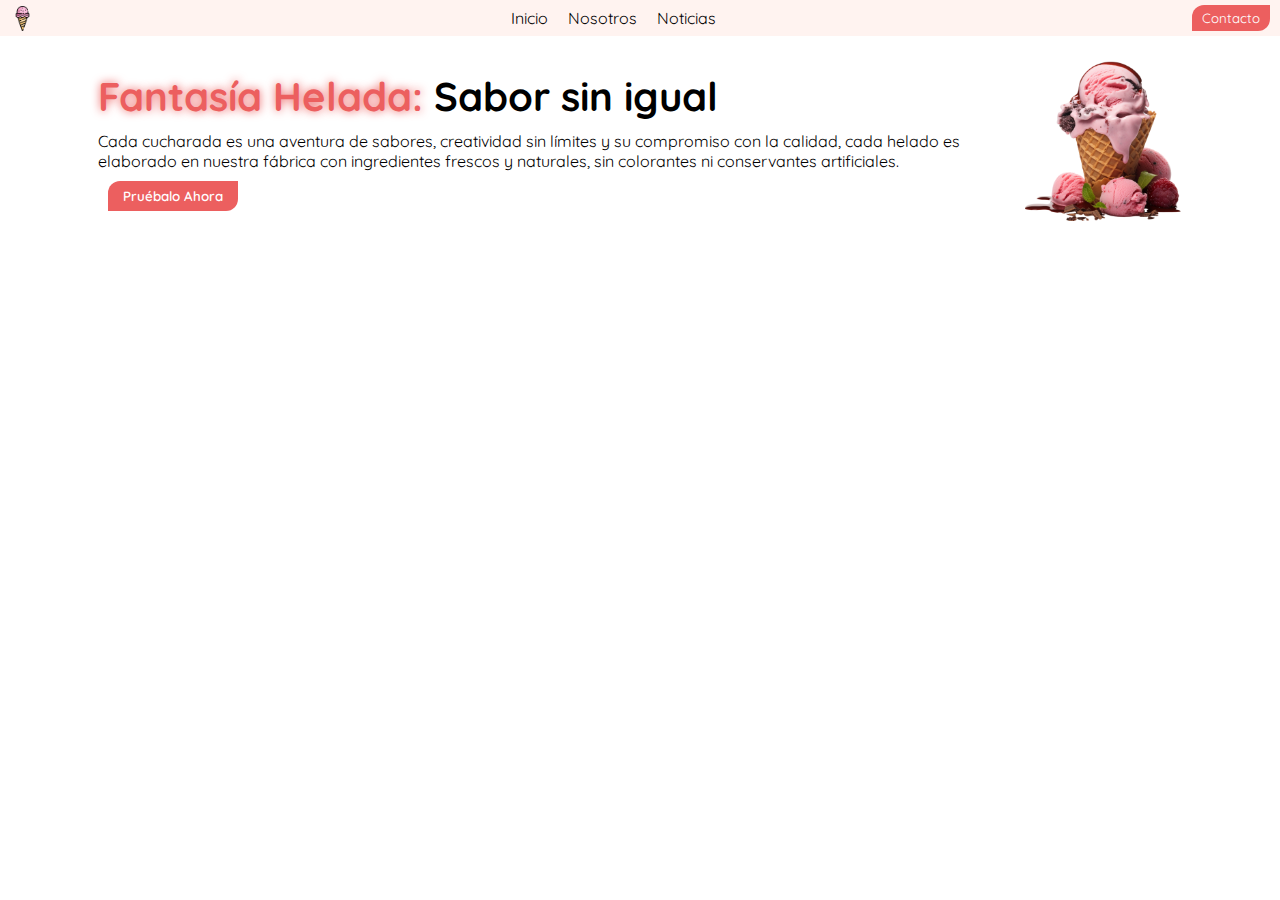
==== index.html @ a900bf45 "terminacion de la introduccion" ====
<!DOCTYPE html>
<html lang="es">
<head>
        <meta charset="UTF-8">
        <meta name="viewport" content="width=device-width, initial-scale=1.0">
        <link rel="stylesheet" href="Estilos/style.css">
        <link rel="preconnect" href="https://fonts.googleapis.com">
        <link rel="preconnect" href="https://fonts.gstatic.com" crossorigin>
        <link href="https://fonts.googleapis.com/css2?family=Quicksand:wght@300..700&display=swap" rel="stylesheet">
        <title>Tirulo</title>
        <script>
                function loadNav() {
                    fetch('indexNAV.html')
                        .then(response => response.text())
                        .then(data => {
                            document.getElementById('nav-placeholder').innerHTML = data;
                        });
                }
            </script>
</head>
<body onload="loadNav()">
        <div id="nav-placeholder"></div>
        <main class="content_cuerpo">
                <section class="sect_introduccion">
                        <div class="introduccion_text">
                                <h1 class="introduccion_text_titulo"><span>Fantasía Helada:</span> Sabor sin igual</h1>
                                <p class="introduccion_text_parrafo">Cada cucharada es una aventura de sabores, creatividad sin límites y su compromiso con la calidad, cada helado es elaborado en nuestra fábrica con ingredientes frescos y naturales, sin colorantes ni conservantes artificiales.</p>
                                <div class="introduccion_content_btn">
                                        <button class="btn_introduccion">Pruébalo Ahora </button>
                                </div>
                        </div>
                        <img src="/Imagenes/helado_cono.png" class="introduccion_img" alt="">
                </section>
        </main>
        <script src="Mecanica/script.js"></script>
</body>
</html>
---- Estilos/style.css ----
* {
  margin: 0;
  padding: 0;
  box-sizing: border-box;
  font-family: "Quicksand", sans-serif;
  font-optical-sizing: lighter;
}

li {
  list-style-type: none;
}

a {
  text-decoration: none;
}

svg {
  width: 20px;
}

button {
  border: none;
  padding: 1px 1px;
  text-align: center;
  text-decoration: none;
  cursor: pointer;
}

input {
  border: none;
  outline: none;
}

img {
  width: 100px;
}

.content_cuerpo {
  padding: 0px 10px;
}
.content_cuerpo .sect_introduccion {
  padding: 25px 7%;
  display: flex;
}
.content_cuerpo .sect_introduccion .introduccion_text {
  display: flex;
  flex-direction: column;
  justify-content: center;
}
.content_cuerpo .sect_introduccion .introduccion_text .introduccion_text_titulo {
  font-size: 2.5em;
}
.content_cuerpo .sect_introduccion .introduccion_text .introduccion_text_titulo span {
  color: #ec5f5f;
  text-shadow: 0px 0px 10px #ec5f5f;
}
.content_cuerpo .sect_introduccion .introduccion_text .introduccion_text_parrafo {
  margin: 10px 0;
}
.content_cuerpo .sect_introduccion .introduccion_text .introduccion_content_btn {
  margin-left: 10px;
}
.content_cuerpo .sect_introduccion .introduccion_text .introduccion_content_btn .btn_introduccion {
  border: none;
  border-radius: 12px 0px;
  padding: 7px 15px;
  text-align: center;
  text-decoration: none;
  height: -moz-max-content;
  height: max-content;
  cursor: pointer;
  background-color: #ec5f5f;
  color: white;
  font-weight: 600;
}
.content_cuerpo .sect_introduccion .introduccion_text .introduccion_content_btn .btn_introduccion:hover {
  box-shadow: 3px 2px 5px #ec5f5f;
}
.content_cuerpo .sect_introduccion .introduccion_img {
  width: 10em;
  height: 10em;
}

@media (max-width: 800px) {
  .content_cuerpo .sect_introduccion {
    padding: 50px 15px;
  }
  .content_cuerpo .sect_introduccion .introduccion_text .introduccion_text_titulo {
    font-size: 2em;
  }
}
@media (max-width: 650px) {
  .content_cuerpo .sect_introduccion {
    padding: 15px 0px;
    display: flex;
    justify-content: center;
  }
  .content_cuerpo .sect_introduccion .introduccion_text .introduccion_text_titulo {
    font-size: 1em;
  }
  .content_cuerpo .sect_introduccion .introduccion_text .introduccion_text_parrafo {
    font-size: 0.8em;
  }
}/*# sourceMappingURL=style.css.map */
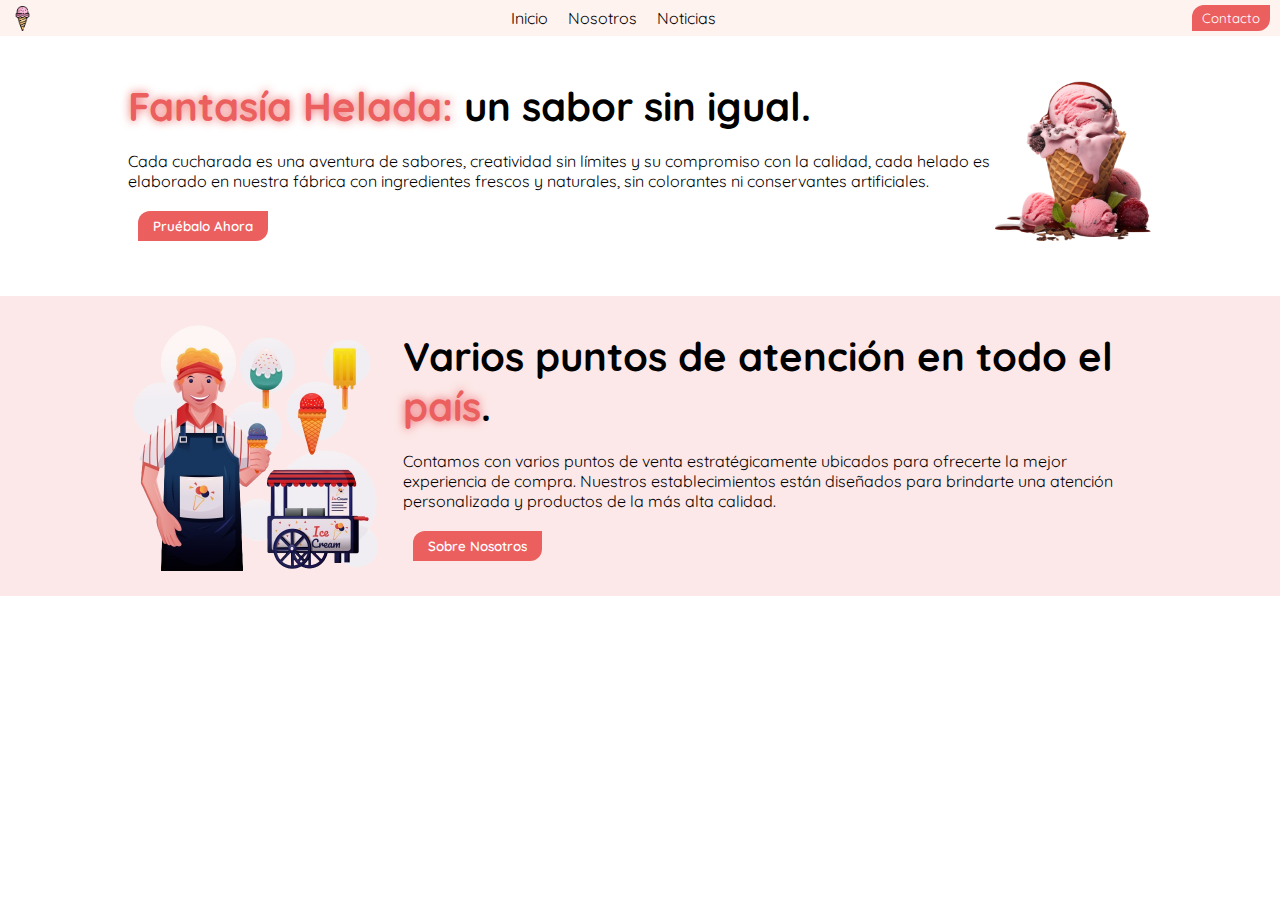
==== commit 024cf750: "finalizando" ====
--- a/index.html
+++ b/index.html
@@ -21,9 +21,10 @@
 <body onload="loadNav()">
         <div id="nav-placeholder"></div>
         <main class="content_cuerpo">
+
                 <section class="sect_introduccion">
                         <div class="introduccion_text">
-                                <h1 class="introduccion_text_titulo"><span>Fantasía Helada:</span> Sabor sin igual</h1>
+                                <h1 class="introduccion_text_titulo"><span>Fantasía Helada:</span> un sabor sin igual.</h1>
                                 <p class="introduccion_text_parrafo">Cada cucharada es una aventura de sabores, creatividad sin límites y su compromiso con la calidad, cada helado es elaborado en nuestra fábrica con ingredientes frescos y naturales, sin colorantes ni conservantes artificiales.</p>
                                 <div class="introduccion_content_btn">
                                         <button class="btn_introduccion">Pruébalo Ahora </button>
@@ -31,6 +32,20 @@
                         </div>
                         <img src="/Imagenes/helado_cono.png" class="introduccion_img" alt="">
                 </section>
+
+                <section class="sect_introduccion sect_nosotros">
+                        <img src="/Imagenes/vendedor.png" class="introduccion_img" alt="">
+                        <div class="introduccion_text">
+                                <h1 class="introduccion_text_titulo">Varios puntos de atención en todo el <span>país</span>.</h1>
+                                <p class="introduccion_text_parrafo">Contamos con varios puntos de venta estratégicamente ubicados para ofrecerte la mejor experiencia de compra. Nuestros establecimientos están diseñados para brindarte una atención personalizada y productos de la más alta calidad.</p>
+                                <div class="introduccion_content_btn">
+                                        <button class="btn_introduccion">Sobre Nosotros</button>
+                                </div>
+                        </div>
+
+                </section>
+
+
         </main>
         <script src="Mecanica/script.js"></script>
 </body>
--- a/Estilos/style.css
+++ b/Estilos/style.css
@@ -36,11 +36,12 @@
 }
 
 .content_cuerpo {
-  padding: 0px 10px;
+  margin-top: 20px;
 }
 .content_cuerpo .sect_introduccion {
-  padding: 25px 7%;
+  padding: 25px 10%;
   display: flex;
+  align-items: center;
 }
 .content_cuerpo .sect_introduccion .introduccion_text {
   display: flex;
@@ -55,7 +56,7 @@
   text-shadow: 0px 0px 10px #ec5f5f;
 }
 .content_cuerpo .sect_introduccion .introduccion_text .introduccion_text_parrafo {
-  margin: 10px 0;
+  margin: 20px 0;
 }
 .content_cuerpo .sect_introduccion .introduccion_text .introduccion_content_btn {
   margin-left: 10px;
@@ -80,6 +81,20 @@
   width: 10em;
   height: 10em;
 }
+.content_cuerpo .sect_nosotros {
+  background: rgba(236, 95, 95, 0.1450980392);
+  margin-top: 30px;
+}
+.content_cuerpo .sect_nosotros .introduccion_text {
+  display: flex;
+  justify-content: center;
+  padding: 0 10px;
+}
+.content_cuerpo .sect_nosotros .introduccion_img {
+  margin-right: 15px;
+  width: 250px;
+  height: auto;
+}
 
 @media (max-width: 800px) {
   .content_cuerpo .sect_introduccion {
@@ -91,7 +106,7 @@
 }
 @media (max-width: 650px) {
   .content_cuerpo .sect_introduccion {
-    padding: 15px 0px;
+    padding: 15px 10px;
     display: flex;
     justify-content: center;
   }
@@ -101,4 +116,11 @@
   .content_cuerpo .sect_introduccion .introduccion_text .introduccion_text_parrafo {
     font-size: 0.8em;
   }
+  .content_cuerpo .sect_introduccion .introduccion_img {
+    width: 150px;
+    height: auto;
+  }
+  .content_cuerpo .sect_nosotros .introduccion_text {
+    padding: 0 0px;
+  }
 }/*# sourceMappingURL=style.css.map */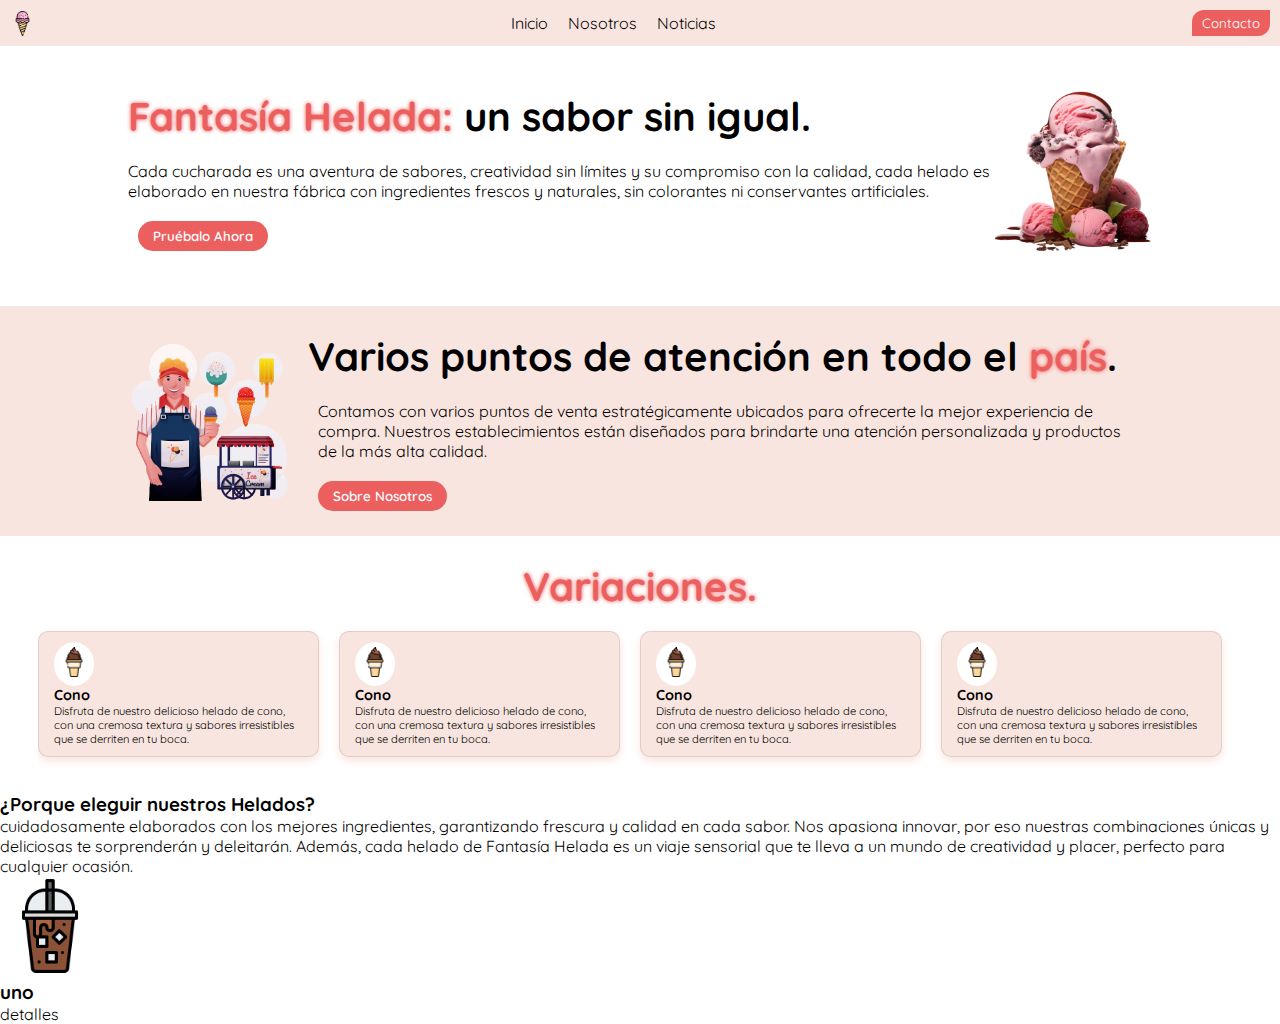
==== commit 698c73b0: "iniciando con las preguntas" ====
--- a/index.html
+++ b/index.html
@@ -22,29 +22,87 @@
         <div id="nav-placeholder"></div>
         <main class="content_cuerpo">
 
-                <section class="sect_introduccion">
-                        <div class="introduccion_text">
-                                <h1 class="introduccion_text_titulo"><span>Fantasía Helada:</span> un sabor sin igual.</h1>
-                                <p class="introduccion_text_parrafo">Cada cucharada es una aventura de sabores, creatividad sin límites y su compromiso con la calidad, cada helado es elaborado en nuestra fábrica con ingredientes frescos y naturales, sin colorantes ni conservantes artificiales.</p>
-                                <div class="introduccion_content_btn">
-                                        <button class="btn_introduccion">Pruébalo Ahora </button>
+                <section class=" section section_1">
+                        <div class=" section_descripcion">
+                                <h1 class=" section_titulo "><span>Fantasía Helada:</span> un sabor sin igual.</h1>
+                                <p class=" section_descripcion">Cada cucharada es una aventura de sabores, creatividad sin límites y su compromiso con la calidad, cada helado es elaborado en nuestra fábrica con ingredientes frescos y naturales, sin colorantes ni conservantes artificiales.</p>
+                                <div class=" section_btn">
+                                        <button class="btn">Pruébalo Ahora </button>
                                 </div>
                         </div>
-                        <img src="/Imagenes/helado_cono.png" class="introduccion_img" alt="">
+                        <img src="/Imagenes/helado_cono.png" class=" section_imagen" alt="">
                 </section>
 
-                <section class="sect_introduccion sect_nosotros">
-                        <img src="/Imagenes/vendedor.png" class="introduccion_img" alt="">
-                        <div class="introduccion_text">
-                                <h1 class="introduccion_text_titulo">Varios puntos de atención en todo el <span>país</span>.</h1>
-                                <p class="introduccion_text_parrafo">Contamos con varios puntos de venta estratégicamente ubicados para ofrecerte la mejor experiencia de compra. Nuestros establecimientos están diseñados para brindarte una atención personalizada y productos de la más alta calidad.</p>
-                                <div class="introduccion_content_btn">
-                                        <button class="btn_introduccion">Sobre Nosotros</button>
+                <section class=" section section_2">
+                        <img src="/Imagenes/vendedor.png" class="section_imagen" alt="">
+                        <div class=" section_descripcion">
+                                <h1 class=" section_titulo">Varios puntos de atención en todo el <span>país</span>.</h1>
+                                <p class=" section_descripcion">Contamos con varios puntos de venta estratégicamente ubicados para ofrecerte la mejor experiencia de compra. Nuestros establecimientos están diseñados para brindarte una atención personalizada y productos de la más alta calidad.</p>
+                                <div class=" section_btn">
+                                        <button class="btn">Sobre Nosotros</button>
+                                </div>
+                        </div> 
+                </section>
+                
+                <section class="section_3">
+                        <h2 class="section_titulo"><span>Variaciones</span>.</h2>
+                                <div class="card_productos">
+                                        <div class="producto producto_1">
+                                                <div class="producto_imagen">
+                                                        <img class="p_imagen" src="/Imagenes/chocolate.png" alt="">
+                                                </div>
+                                                <div class="detalles">
+                                                        <h3 class="detalles_titulo">Cono</h3>
+                                                        <p class="detalles_descripcion">Disfruta de nuestro delicioso helado de cono, con una cremosa textura y sabores irresistibles que se derriten en tu boca.</p>
+                                                </div>
+                                        </div>
+        
+                                        <div class="producto producto_2">
+                                                <div class="producto_imagen">
+                                                        <img class="p_imagen" src="/Imagenes/chocolate.png" alt="">
+                                                </div>
+                                                <div class="detalles">
+                                                        <h3 class="detalles_titulo">Cono</h3>
+                                                        <p class="detalles_descripcion">Disfruta de nuestro delicioso helado de cono, con una cremosa textura y sabores irresistibles que se derriten en tu boca.</p>
+                                                </div>
+                                        </div>
+        
+                                        <div class="producto producto_3">
+                                                <div class="producto_imagen">
+                                                        <img class="p_imagen" src="/Imagenes/chocolate.png" alt="">
+                                                </div>
+                                                <div class="detalles">
+                                                        <h3 class="detalles_titulo">Cono</h3>
+                                                        <p class="detalles_descripcion">Disfruta de nuestro delicioso helado de cono, con una cremosa textura y sabores irresistibles que se derriten en tu boca.</p>
+                                                </div>
+                                        </div>
+        
+                                        <div class="producto producto_4">
+                                                <div class="producto_imagen">
+                                                        <img class="p_imagen" src="/Imagenes/chocolate.png" alt="">
+                                                </div>
+                                                <div class="detalles">
+                                                        <h3 class="detalles_titulo">Cono</h3>
+                                                        <p class="detalles_descripcion">Disfruta de nuestro delicioso helado de cono, con una cremosa textura y sabores irresistibles que se derriten en tu boca.</p>
+                                                </div>
+                                        </div>
                                 </div>
                         </div>
-
                 </section>
 
+                <section class="section_4">
+                        <h3 class="titulo">¿Porque eleguir nuestros <span>Helados</span>?</h3>
+                        <p class="text">cuidadosamente elaborados con los mejores ingredientes, garantizando frescura y calidad en cada sabor. Nos apasiona innovar, por eso nuestras combinaciones únicas y deliciosas te sorprenderán y deleitarán. Además, cada helado de Fantasía Helada es un viaje sensorial que te lleva a un mundo de creatividad y placer, perfecto para cualquier ocasión.</p>
+                        <div class="content_detalles">
+                                <img src="/Imagenes/cafe-frio.png" alt="">
+                                <div class="detalles">
+                                        <h3 class="titulo_detalles">uno</h3>
+                                        <p class="text_detalles">detalles</p>
+                                </div>
+                        </div>
+                </section>
+
+                
 
         </main>
         <script src="Mecanica/script.js"></script>
--- a/Estilos/style.css
+++ b/Estilos/style.css
@@ -38,32 +38,32 @@
 .content_cuerpo {
   margin-top: 20px;
 }
-.content_cuerpo .sect_introduccion {
+.content_cuerpo .section {
   padding: 25px 10%;
   display: flex;
   align-items: center;
 }
-.content_cuerpo .sect_introduccion .introduccion_text {
+.content_cuerpo .section .section_descripcion {
   display: flex;
   flex-direction: column;
   justify-content: center;
 }
-.content_cuerpo .sect_introduccion .introduccion_text .introduccion_text_titulo {
+.content_cuerpo .section .section_descripcion .section_titulo {
   font-size: 2.5em;
 }
-.content_cuerpo .sect_introduccion .introduccion_text .introduccion_text_titulo span {
+.content_cuerpo .section .section_descripcion .section_titulo span {
   color: #ec5f5f;
-  text-shadow: 0px 0px 10px #ec5f5f;
-}
-.content_cuerpo .sect_introduccion .introduccion_text .introduccion_text_parrafo {
+  text-shadow: 0px 0px 4px #ec5f5f;
+}
+.content_cuerpo .section .section_descripcion .section_descripcion {
   margin: 20px 0;
 }
-.content_cuerpo .sect_introduccion .introduccion_text .introduccion_content_btn {
+.content_cuerpo .section .section_descripcion .section_btn {
   margin-left: 10px;
 }
-.content_cuerpo .sect_introduccion .introduccion_text .introduccion_content_btn .btn_introduccion {
+.content_cuerpo .section .section_descripcion .section_btn .btn {
   border: none;
-  border-radius: 12px 0px;
+  border-radius: 15px;
   padding: 7px 15px;
   text-align: center;
   text-decoration: none;
@@ -73,54 +73,137 @@
   background-color: #ec5f5f;
   color: white;
   font-weight: 600;
-}
-.content_cuerpo .sect_introduccion .introduccion_text .introduccion_content_btn .btn_introduccion:hover {
+  animation: scale 0.5s ease;
+}
+.content_cuerpo .section .section_descripcion .section_btn .btn:hover {
   box-shadow: 3px 2px 5px #ec5f5f;
 }
-.content_cuerpo .sect_introduccion .introduccion_img {
+.content_cuerpo .section .section_imagen {
   width: 10em;
   height: 10em;
 }
-.content_cuerpo .sect_nosotros {
-  background: rgba(236, 95, 95, 0.1450980392);
+.content_cuerpo .section_2 {
+  background: #f9e5df;
   margin-top: 30px;
 }
-.content_cuerpo .sect_nosotros .introduccion_text {
+.content_cuerpo .section_2 .section_descripcion {
   display: flex;
   justify-content: center;
   padding: 0 10px;
 }
-.content_cuerpo .sect_nosotros .introduccion_img {
-  margin-right: 15px;
-  width: 250px;
-  height: auto;
-}
-
+.content_cuerpo .section_2 .section_imagen {
+  margin-right: 10px;
+}
+.content_cuerpo .section_3 {
+  padding: 25px 3%;
+  display: flex;
+  flex-direction: column;
+}
+.content_cuerpo .section_3 .section_titulo {
+  text-align: center;
+  color: #ec5f5f;
+  text-shadow: 0px 0px 4px #ec5f5f;
+  font-size: 2.5em;
+  margin-bottom: 10px;
+}
+.content_cuerpo .section_3 .card_productos {
+  display: flex;
+  flex-direction: row;
+  overflow: hidden;
+  overflow-x: auto;
+  padding: 10px 0;
+  cursor: pointer;
+  scrollbar-width: thin;
+  scrollbar-color: #ec5f5f transparent;
+  /* Webkit browsers */
+}
+.content_cuerpo .section_3 .card_productos::-webkit-scrollbar {
+  height: 10px; /* Adjust the height of the scrollbar */
+}
+.content_cuerpo .section_3 .card_productos::-webkit-scrollbar-track {
+  background: transparent; /* Color de fondo de la barra de desplazamiento */
+}
+.content_cuerpo .section_3 .card_productos .producto {
+  min-width: 250px;
+  height: -moz-max-content;
+  height: max-content;
+  background-color: #f9e5df;
+  box-shadow: 0 4px 8px #f9e5df;
+  overflow: hidden;
+  transition: all 0.3s ease;
+  border-radius: 10px;
+  border: 1px solid rgba(95, 74, 74, 0.1411764706);
+  padding: 10px 15px;
+  margin-right: 20px;
+}
+.content_cuerpo .section_3 .card_productos .producto:hover {
+  background-image: url("/Imagenes/fomdo rosa.jpg");
+  background-size: cover;
+  background-position: center;
+  transform: scale(1.1);
+  color: white;
+}
+.content_cuerpo .section_3 .card_productos .producto:hover::before {
+  content: "";
+  position: absolute;
+  top: 0;
+  left: 0;
+  width: 100%;
+  height: 100%;
+  background-color: rgba(0, 0, 0, 0.3); /* Color oscuro semi-transparente */
+  border-radius: 10px;
+  z-index: -1;
+}
+.content_cuerpo .section_3 .card_productos .producto .producto_imagen {
+  width: -moz-max-content;
+  width: max-content;
+  padding: 5px;
+  background-color: white;
+  border-radius: 50%;
+}
+.content_cuerpo .section_3 .card_productos .producto .producto_imagen .p_imagen {
+  width: 30px;
+}
+.content_cuerpo .section_3 .card_productos .producto .detalles {
+  overflow: hidden;
+  width: 100%;
+}
+.content_cuerpo .section_3 .card_productos .producto .detalles .detalles_titulo {
+  font-size: 0.9em;
+}
+.content_cuerpo .section_3 .card_productos .producto .detalles .detalles_descripcion {
+  font-size: 0.7em;
+}
+
+@keyframes scale {
+  0% {
+    transform: scale(0);
+    opacity: 1;
+  }
+  100% {
+    transform: scale(1);
+    opacity: 1;
+  }
+}
 @media (max-width: 800px) {
-  .content_cuerpo .sect_introduccion {
-    padding: 50px 15px;
-  }
-  .content_cuerpo .sect_introduccion .introduccion_text .introduccion_text_titulo {
-    font-size: 2em;
+  .content_cuerpo .section_3 {
+    padding: 15px 0px;
   }
 }
 @media (max-width: 650px) {
-  .content_cuerpo .sect_introduccion {
+  .content_cuerpo .section {
     padding: 15px 10px;
     display: flex;
     justify-content: center;
   }
-  .content_cuerpo .sect_introduccion .introduccion_text .introduccion_text_titulo {
-    font-size: 1em;
-  }
-  .content_cuerpo .sect_introduccion .introduccion_text .introduccion_text_parrafo {
-    font-size: 0.8em;
-  }
-  .content_cuerpo .sect_introduccion .introduccion_img {
+  .content_cuerpo .section .section_descripcion .section_titulo {
+    font-size: 2em;
+  }
+  .content_cuerpo .section .section_descripcion .section_descripcion {
+    font-size: 0.9em;
+  }
+  .content_cuerpo .section .section_imagen {
     width: 150px;
     height: auto;
   }
-  .content_cuerpo .sect_nosotros .introduccion_text {
-    padding: 0 0px;
-  }
 }/*# sourceMappingURL=style.css.map */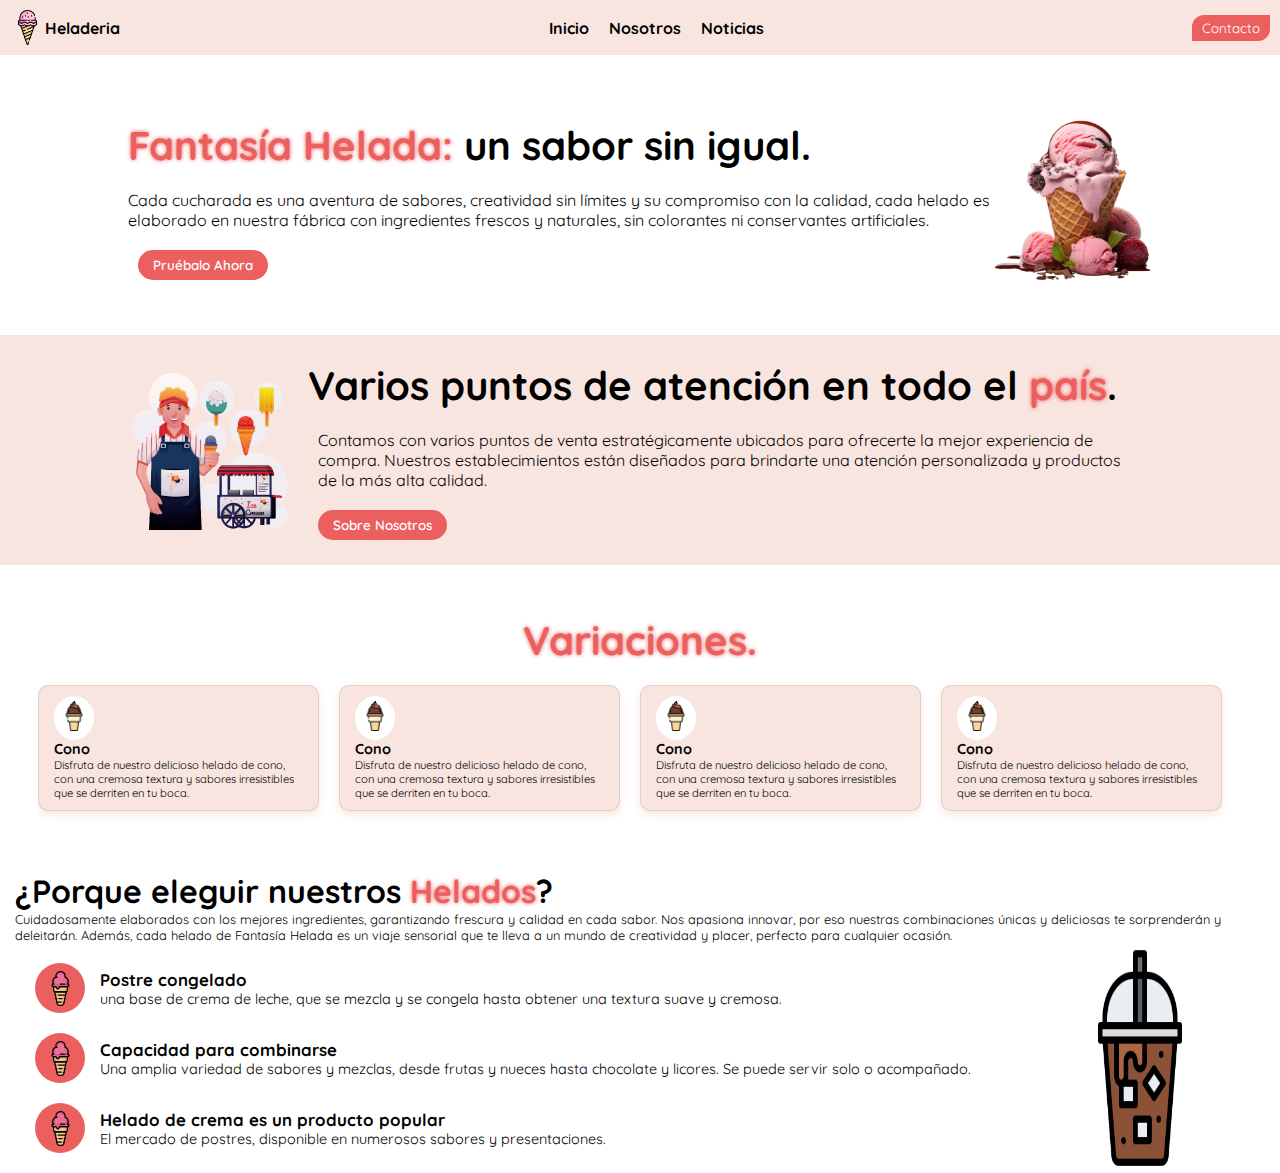
==== commit 1c97efe8: "finalizando principal" ====
--- a/index.html
+++ b/index.html
@@ -10,7 +10,7 @@
         <title>Tirulo</title>
         <script>
                 function loadNav() {
-                    fetch('indexNAV.html')
+                    fetch('/nav/indexNAV.html')
                         .then(response => response.text())
                         .then(data => {
                             document.getElementById('nav-placeholder').innerHTML = data;
@@ -92,13 +92,38 @@
 
                 <section class="section_4">
                         <h3 class="titulo">¿Porque eleguir nuestros <span>Helados</span>?</h3>
-                        <p class="text">cuidadosamente elaborados con los mejores ingredientes, garantizando frescura y calidad en cada sabor. Nos apasiona innovar, por eso nuestras combinaciones únicas y deliciosas te sorprenderán y deleitarán. Además, cada helado de Fantasía Helada es un viaje sensorial que te lleva a un mundo de creatividad y placer, perfecto para cualquier ocasión.</p>
+                        <p class="text">Cuidadosamente elaborados con los mejores ingredientes, garantizando frescura y calidad en cada sabor. Nos apasiona innovar, por eso nuestras combinaciones únicas y deliciosas te sorprenderán y deleitarán. Además, cada helado de Fantasía Helada es un viaje sensorial que te lleva a un mundo de creatividad y placer, perfecto para cualquier ocasión.</p>
                         <div class="content_detalles">
-                                <img src="/Imagenes/cafe-frio.png" alt="">
                                 <div class="detalles">
-                                        <h3 class="titulo_detalles">uno</h3>
-                                        <p class="text_detalles">detalles</p>
+                                        <div class="detll detalle_1">
+                                                <div class="detalles_cont_imagen">
+                                                        <img class="detalle_img" src="/Imagenes/icon_helado.svg" alt="">
+                                                </div>
+                                                <div class="info">
+                                                        <h3 class="titulo_detalles">Postre congelado</h3>
+                                                        <p class="text_detalles">una base de crema de leche, que se mezcla y se congela hasta obtener una textura suave y cremosa.</p>
+                                                </div>
+                                        </div>
+                                        <div class="detll detalle_2">
+                                                <div class="detalles_cont_imagen">
+                                                        <img class="detalle_img" src="/Imagenes/icon_helado.svg" alt="">
+                                                </div>
+                                                <div class="info">
+                                                        <h3 class="titulo_detalles">Capacidad para combinarse </h3>
+                                                        <p class="text_detalles">Una amplia variedad de sabores y mezclas, desde frutas y nueces hasta chocolate y licores. Se puede servir solo o acompañado.</p>
+                                                </div>
+                                        </div>
+                                        <div class="detll detalle_3">
+                                                <div class="detalles_cont_imagen">
+                                                        <img class="detalle_img" src="/Imagenes/icon_helado.svg" alt="">
+                                                </div>
+                                                <div class="info">
+                                                        <h3 class="titulo_detalles">Helado de crema es un producto popular</h3>
+                                                        <p class="text_detalles"> El mercado de postres, disponible en numerosos sabores y presentaciones.</p>
+                                                </div>
+                                        </div>
                                 </div>
+                                <img class="detalles_imagen_4" src="/Imagenes/cafe-frio.png" alt="">
                         </div>
                 </section>
 
@@ -107,4 +132,4 @@
         </main>
         <script src="Mecanica/script.js"></script>
 </body>
-</html>+</html>
--- a/Estilos/style.css
+++ b/Estilos/style.css
@@ -35,8 +35,38 @@
   width: 100px;
 }
 
+@keyframes scale {
+  0% {
+    transform: scale(0);
+    opacity: 1;
+  }
+  100% {
+    transform: scale(1);
+    opacity: 1;
+  }
+}
+@keyframes derecha {
+  0% {
+    transform: translateX(1000px);
+    opacity: 0;
+  }
+  100% {
+    transform: translateX(0);
+    opacity: 1;
+  }
+}
+@keyframes izquierda {
+  0% {
+    transform: translateX(-1000px);
+    opacity: 0;
+  }
+  100% {
+    transform: translateX(0);
+    opacity: 1;
+  }
+}
 .content_cuerpo {
-  margin-top: 20px;
+  margin-top: 40px;
 }
 .content_cuerpo .section {
   padding: 25px 10%;
@@ -82,9 +112,15 @@
   width: 10em;
   height: 10em;
 }
+.content_cuerpo .section_1 {
+  margin-top: 25px;
+  animation: derecha 1s ease;
+}
 .content_cuerpo .section_2 {
+  margin-top: 25px;
   background: #f9e5df;
   margin-top: 30px;
+  animation: izquierda 1s ease;
 }
 .content_cuerpo .section_2 .section_descripcion {
   display: flex;
@@ -95,6 +131,7 @@
   margin-right: 10px;
 }
 .content_cuerpo .section_3 {
+  margin-top: 25px;
   padding: 25px 3%;
   display: flex;
   flex-direction: column;
@@ -174,20 +211,83 @@
 .content_cuerpo .section_3 .card_productos .producto .detalles .detalles_descripcion {
   font-size: 0.7em;
 }
-
-@keyframes scale {
-  0% {
-    transform: scale(0);
-    opacity: 1;
-  }
-  100% {
-    transform: scale(1);
-    opacity: 1;
-  }
-}
+.content_cuerpo .section_4 {
+  margin-top: 25px;
+  padding: 0 15px;
+}
+.content_cuerpo .section_4 .titulo {
+  font-size: 2em;
+}
+.content_cuerpo .section_4 .titulo span {
+  color: #ec5f5f;
+  text-shadow: 0px 0px 4px #ec5f5f;
+}
+.content_cuerpo .section_4 .text {
+  font-size: 0.8em;
+}
+.content_cuerpo .section_4 .content_detalles {
+  display: flex;
+}
+.content_cuerpo .section_4 .content_detalles .detalles {
+  flex: auto 1 1;
+}
+.content_cuerpo .section_4 .content_detalles .detalles .detll {
+  display: flex;
+  align-items: center;
+  margin: 20px;
+}
+.content_cuerpo .section_4 .content_detalles .detalles .detll .detalles_cont_imagen {
+  background-color: #ec5f5f;
+  min-width: 50px;
+  min-height: 50px;
+  max-width: 50px;
+  max-height: 50px;
+  border-radius: 50%;
+  display: flex;
+  flex-direction: column;
+  align-items: center;
+  justify-content: center;
+  margin-right: 15px;
+}
+.content_cuerpo .section_4 .content_detalles .detalles .detll .detalles_cont_imagen .detalle_img {
+  width: 35px;
+}
+.content_cuerpo .section_4 .content_detalles .detalles .detll .info {
+  font-size: 0.9em;
+}
+.content_cuerpo .section_4 .content_detalles .detalles_imagen_4 {
+  width: 150px;
+  margin-right: 50px;
+}
+
 @media (max-width: 800px) {
   .content_cuerpo .section_3 {
     padding: 15px 0px;
+  }
+  .content_cuerpo .section_4 .content_detalles .detalles .detll {
+    margin: 10px;
+  }
+  .content_cuerpo .section_4 .content_detalles .detalles .detll .detalles_cont_imagen {
+    min-width: 25px;
+    min-height: 25px;
+    max-width: 25px;
+    max-height: 25px;
+    border-radius: 50%;
+    display: flex;
+    flex-direction: column;
+    align-items: center;
+    justify-content: center;
+    margin-right: 7px;
+  }
+  .content_cuerpo .section_4 .content_detalles .detalles .detll .detalles_cont_imagen .detalle_img {
+    width: 20px;
+  }
+  .content_cuerpo .section_4 .content_detalles .detalles .detll .info {
+    font-size: 0.7em;
+  }
+  .content_cuerpo .section_4 .content_detalles .detalles_imagen_4 {
+    width: 90px;
+    margin-right: 20px;
   }
 }
 @media (max-width: 650px) {
@@ -206,4 +306,16 @@
     width: 150px;
     height: auto;
   }
+  .content_cuerpo .section_4 .content_detalles {
+    display: flex;
+    align-items: center;
+  }
+  .content_cuerpo .section_4 .content_detalles .detalles .detll .info .text_detalles {
+    display: none;
+  }
+  .content_cuerpo .section_4 .content_detalles .detalles_imagen_4 {
+    width: 70px;
+    height: 90px;
+    margin-right: 0;
+  }
 }/*# sourceMappingURL=style.css.map */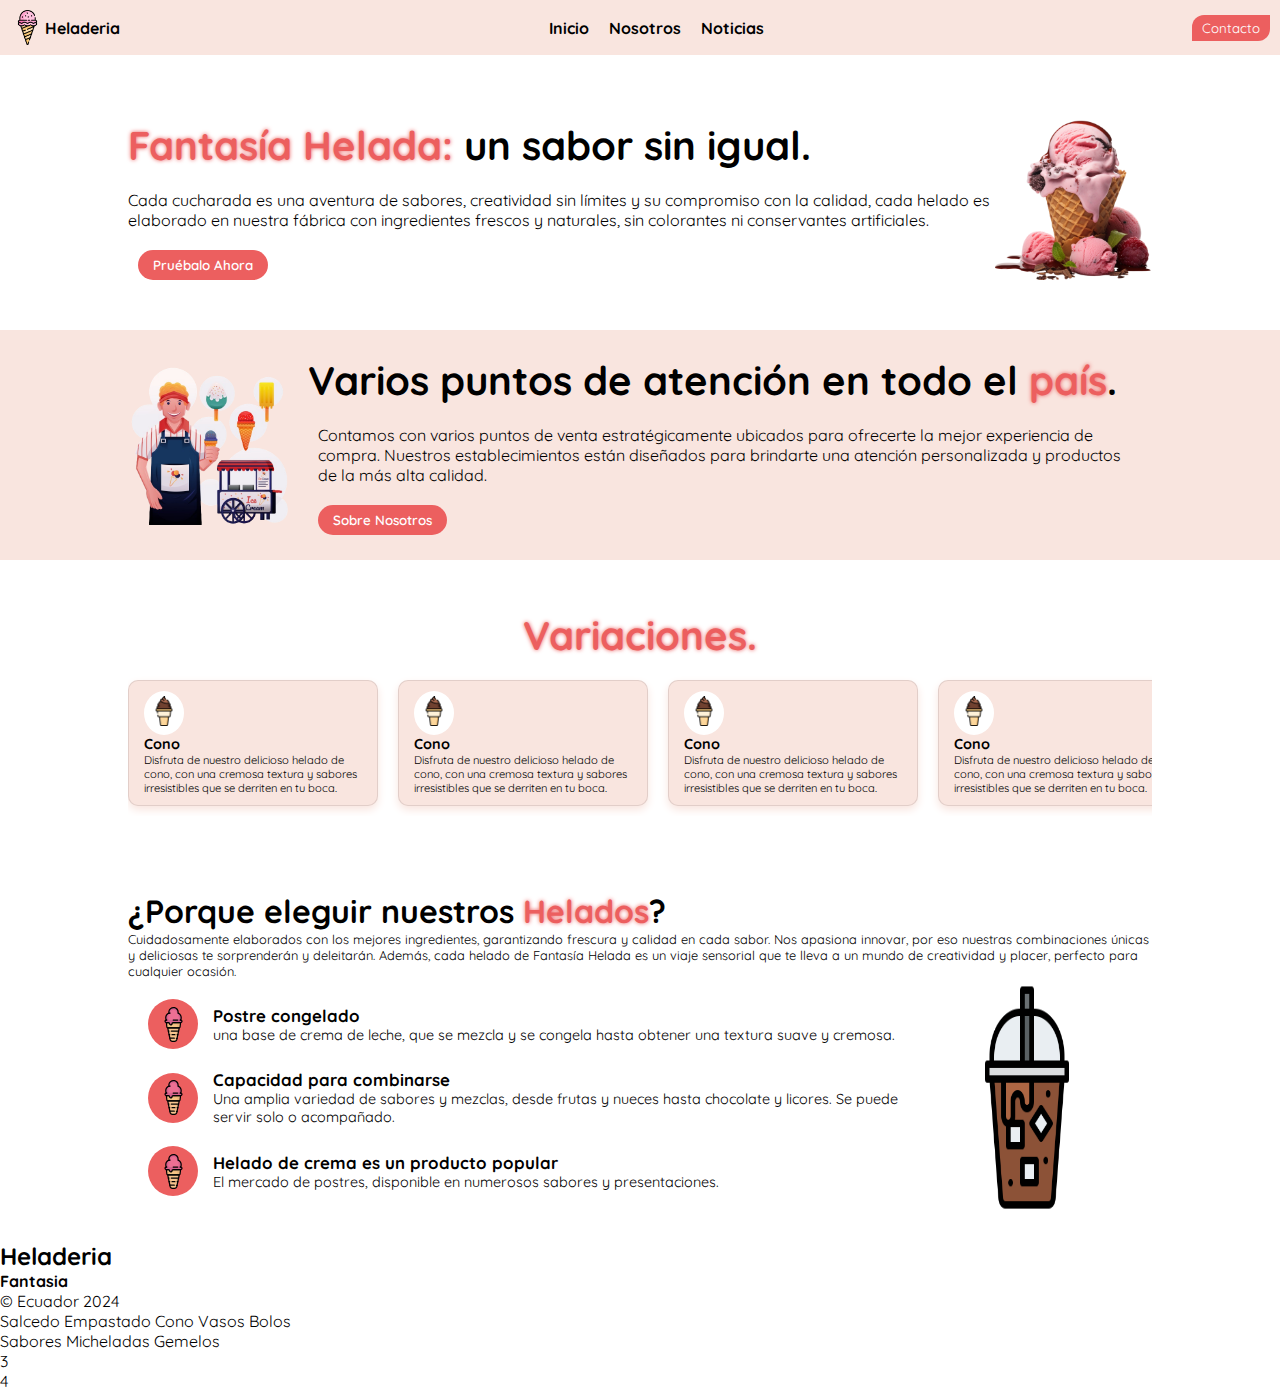
==== commit 4b7cacd2: "actualizacion" ====
--- a/index.html
+++ b/index.html
@@ -14,6 +14,12 @@
                         .then(response => response.text())
                         .then(data => {
                             document.getElementById('nav-placeholder').innerHTML = data;
+                        });
+
+                        fetch('/footer/footer.html')
+                        .then(response => response.text())
+                        .then(data => {
+                            document.getElementById('footer').innerHTML = data;
                         });
                 }
             </script>
@@ -130,6 +136,7 @@
                 
 
         </main>
+        <div id="footer"></div>
         <script src="Mecanica/script.js"></script>
 </body>
 </html>
--- a/Estilos/style.css
+++ b/Estilos/style.css
@@ -12,10 +12,6 @@
 
 a {
   text-decoration: none;
-}
-
-svg {
-  width: 20px;
 }
 
 button {
@@ -119,7 +115,6 @@
 .content_cuerpo .section_2 {
   margin-top: 25px;
   background: #f9e5df;
-  margin-top: 30px;
   animation: izquierda 1s ease;
 }
 .content_cuerpo .section_2 .section_descripcion {
@@ -132,7 +127,7 @@
 }
 .content_cuerpo .section_3 {
   margin-top: 25px;
-  padding: 25px 3%;
+  padding: 25px 10%;
   display: flex;
   flex-direction: column;
 }
@@ -177,7 +172,7 @@
   background-image: url("/Imagenes/fomdo rosa.jpg");
   background-size: cover;
   background-position: center;
-  transform: scale(1.1);
+  transform: scale(1.01);
   color: white;
 }
 .content_cuerpo .section_3 .card_productos .producto:hover::before {
@@ -213,7 +208,7 @@
 }
 .content_cuerpo .section_4 {
   margin-top: 25px;
-  padding: 0 15px;
+  padding: 25px 10%;
 }
 .content_cuerpo .section_4 .titulo {
   font-size: 2em;
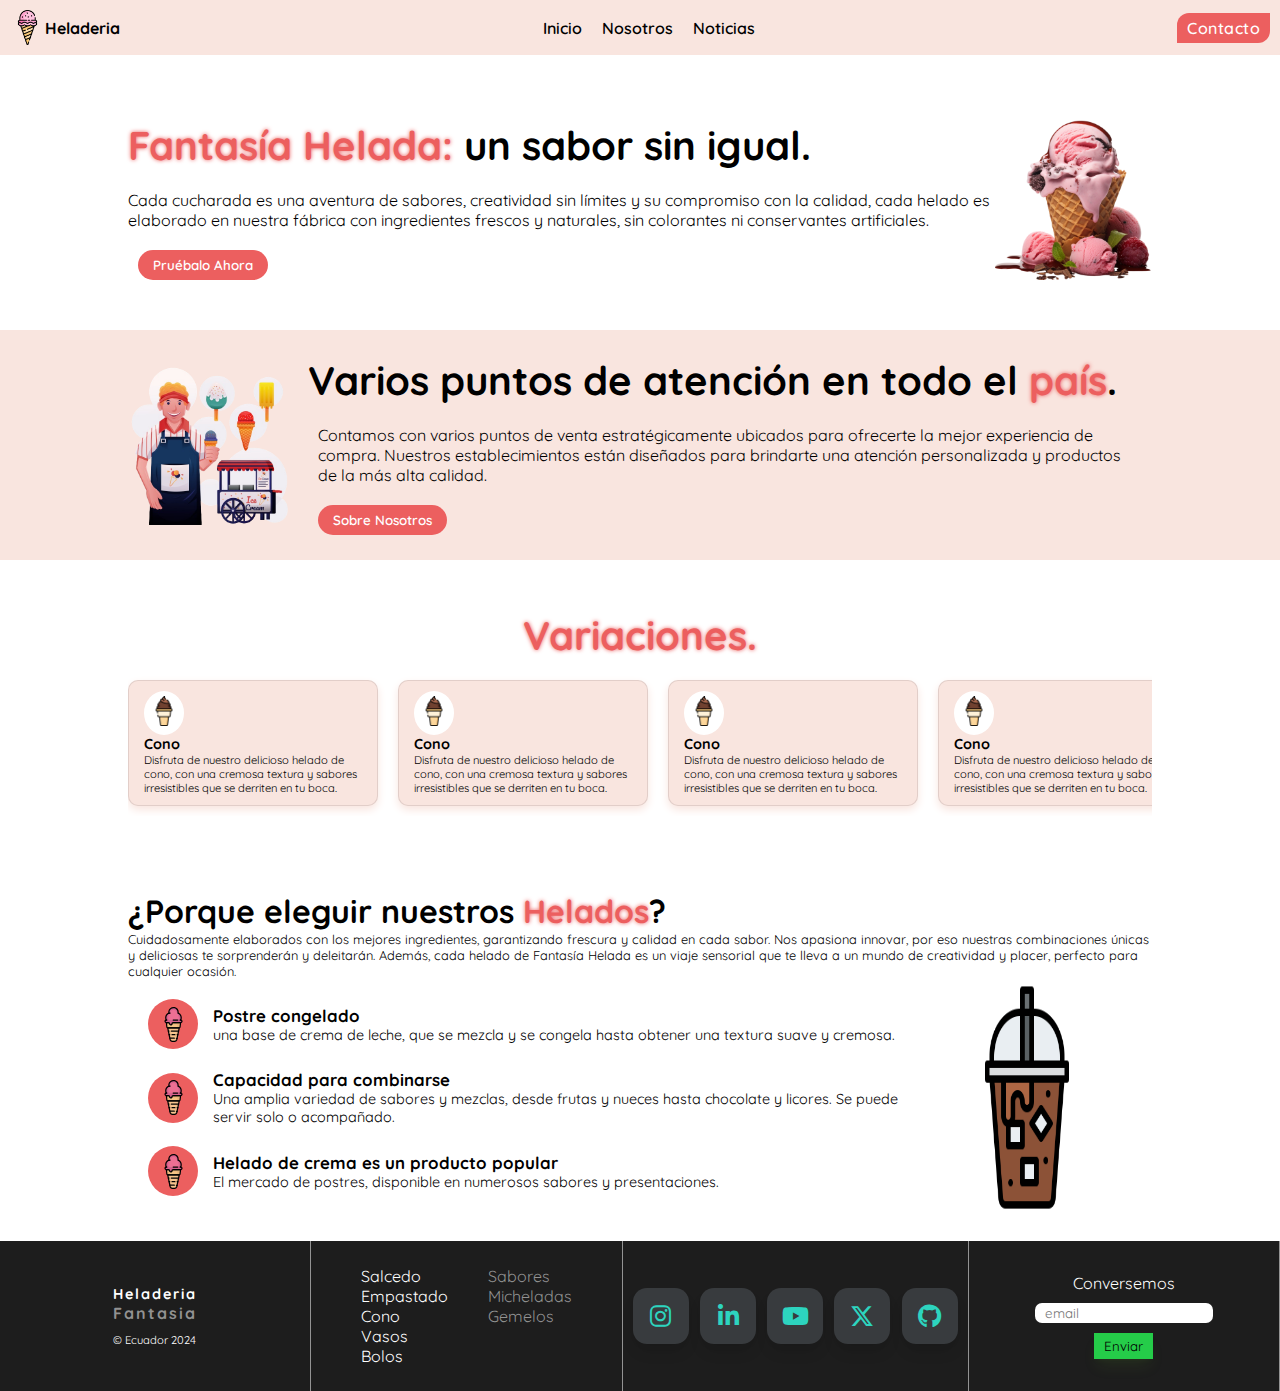
==== commit 4fcebe70: "actualizacion de codigo" ====
--- a/index.html
+++ b/index.html
@@ -17,11 +17,12 @@
                         });
 
                         fetch('/footer/footer.html')
-                        .then(response => response.text())
-                        .then(data => {
-                            document.getElementById('footer').innerHTML = data;
+                                .then(response => response.text())
+                                .then(data => {
+                                document.getElementById('footer-placeholder').innerHTML = data;
                         });
                 }
+                document.addEventListener("DOMContentLoaded", loadNav);
             </script>
 </head>
 <body onload="loadNav()">
@@ -136,7 +137,7 @@
                 
 
         </main>
-        <div id="footer"></div>
+        <div id="footer-placeholder"></div>
         <script src="Mecanica/script.js"></script>
 </body>
 </html>
--- a/Estilos/style.css
+++ b/Estilos/style.css
@@ -12,6 +12,7 @@
 
 a {
   text-decoration: none;
+  color: black;
 }
 
 button {
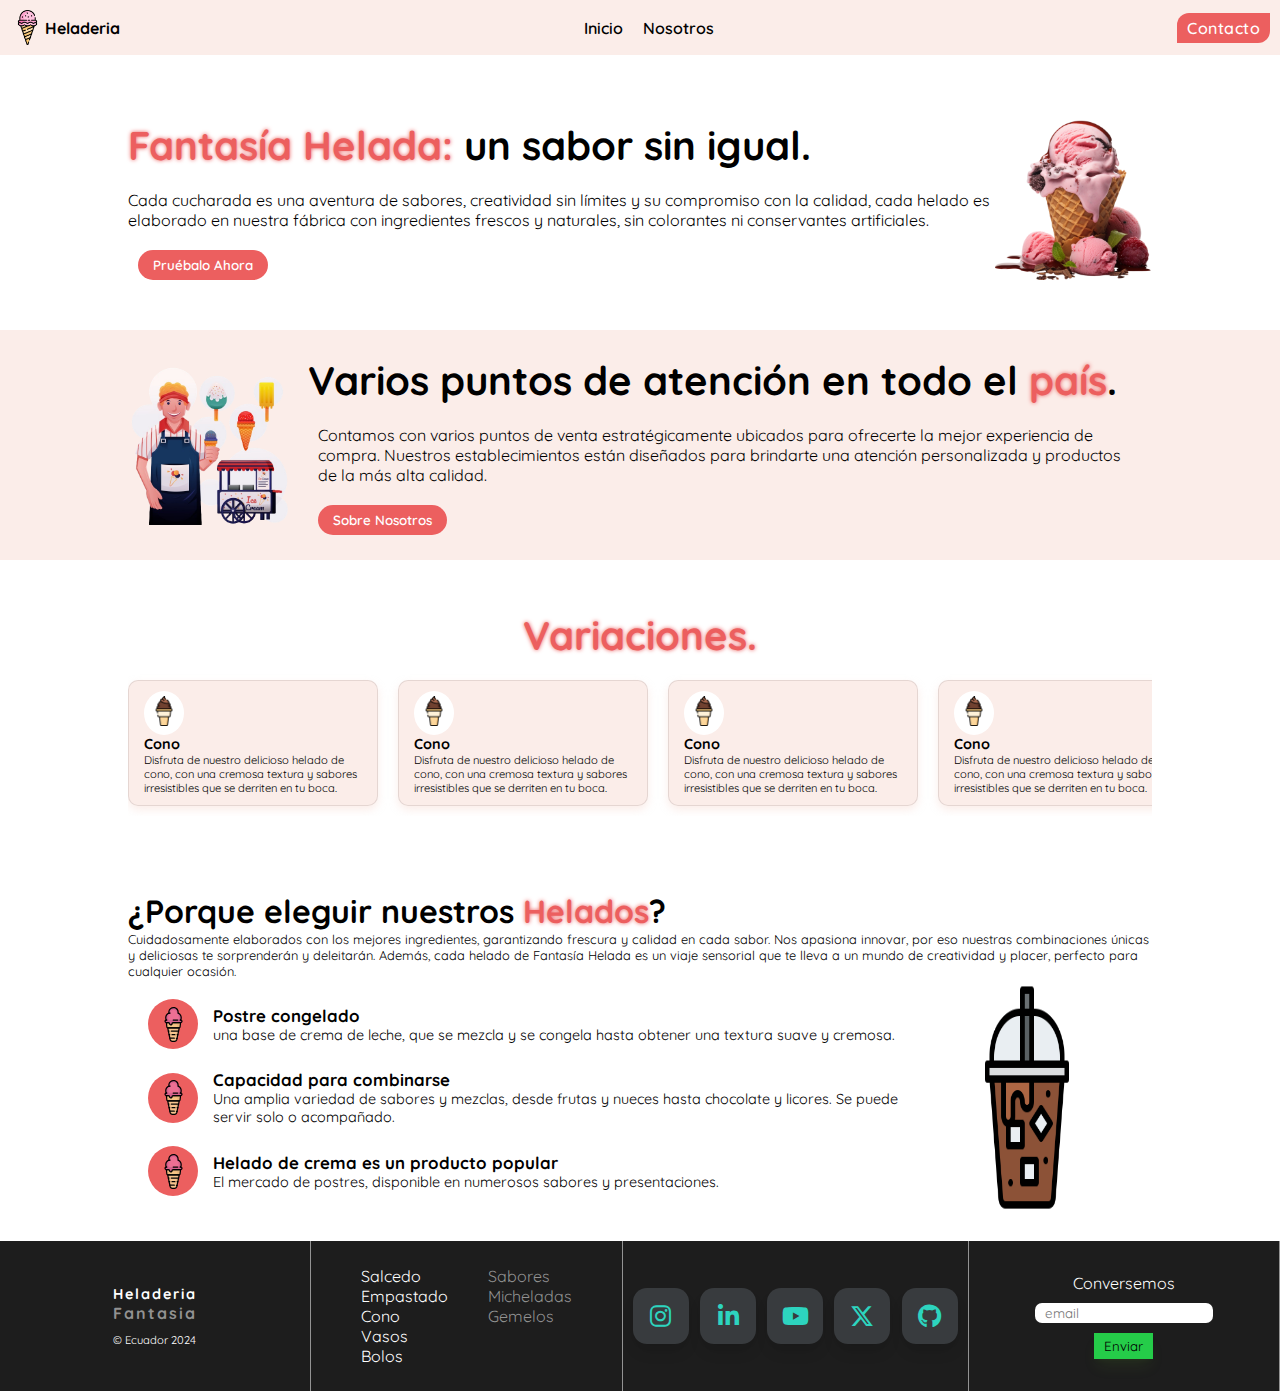
==== commit e970ad35: "actualizar" ====
--- a/index.html
+++ b/index.html
@@ -7,20 +7,22 @@
         <link rel="preconnect" href="https://fonts.googleapis.com">
         <link rel="preconnect" href="https://fonts.gstatic.com" crossorigin>
         <link href="https://fonts.googleapis.com/css2?family=Quicksand:wght@300..700&display=swap" rel="stylesheet">
-        <title>Tirulo</title>
+        <title>Heladeria</title>
         <script>
                 function loadNav() {
-                    fetch('/nav/indexNAV.html')
-                        .then(response => response.text())
-                        .then(data => {
-                            document.getElementById('nav-placeholder').innerHTML = data;
-                        });
+                        fetch('/nav/indexNAV.html')
+                                .then(response => response.text())
+                                .then(data => {
+                                const navPlaceholder = document.getElementById('nav-placeholder');
+                                navPlaceholder.innerHTML = data;
+                                });
 
                         fetch('/footer/footer.html')
                                 .then(response => response.text())
                                 .then(data => {
-                                document.getElementById('footer-placeholder').innerHTML = data;
-                        });
+                                const footerPlaceholder = document.getElementById('footer-placeholder');
+                                footerPlaceholder.innerHTML = data;
+                                });
                 }
                 document.addEventListener("DOMContentLoaded", loadNav);
             </script>
--- a/Estilos/style.css
+++ b/Estilos/style.css
@@ -115,7 +115,7 @@
 }
 .content_cuerpo .section_2 {
   margin-top: 25px;
-  background: #f9e5df;
+  background: rgba(249, 229, 223, 0.6823529412);
   animation: izquierda 1s ease;
 }
 .content_cuerpo .section_2 .section_descripcion {
@@ -131,6 +131,9 @@
   padding: 25px 10%;
   display: flex;
   flex-direction: column;
+  -webkit-user-select: none;
+     -moz-user-select: none;
+          user-select: none;
 }
 .content_cuerpo .section_3 .section_titulo {
   text-align: center;
@@ -160,8 +163,8 @@
   min-width: 250px;
   height: -moz-max-content;
   height: max-content;
-  background-color: #f9e5df;
-  box-shadow: 0 4px 8px #f9e5df;
+  background-color: rgba(249, 229, 223, 0.6823529412);
+  box-shadow: 0 4px 8px rgba(249, 229, 223, 0.6823529412);
   overflow: hidden;
   transition: all 0.3s ease;
   border-radius: 10px;
@@ -258,7 +261,10 @@
 
 @media (max-width: 800px) {
   .content_cuerpo .section_3 {
-    padding: 15px 0px;
+    padding: 0px 0px;
+  }
+  .content_cuerpo .section_4 {
+    padding: 0px 15px;
   }
   .content_cuerpo .section_4 .content_detalles .detalles .detll {
     margin: 10px;
